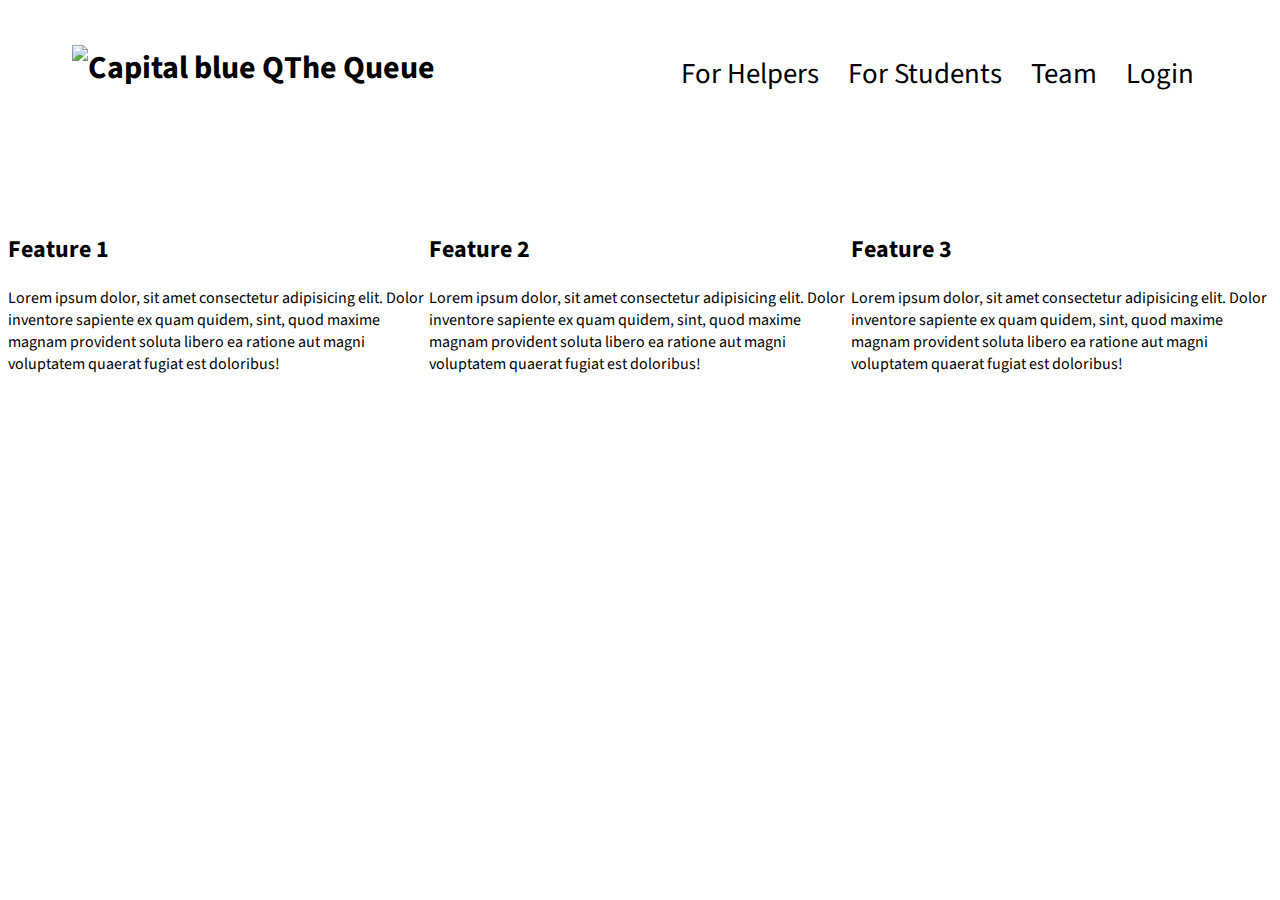
==== features.html @ d9f6f6ce "all of jakes stuff" ====
<!DOCTYPE html>
<html lang="en">

<head>
    <meta charset="UTF-8">
    <meta name="viewport" content="width=device-width, initial-scale=1.0">
    <meta http-equiv="X-UA-Compatible" content="ie=edge">
    <link href="/css/index-teacher.css" rel="stylesheet">
    <link href="https://fonts.googleapis.com/css?family=Source+Sans+Pro&display=swap" rel="stylesheet">
    <title>Document</title>
</head>

<body>
    <header>
        <div class="topimage">
            <H1><img src="/graphics/Q.png" alt="Capital blue Q">The Queue</H1>
        </div>
        <div class="links">

            <H1><img src="/graphics/Q.png" alt="Capital blue Q">The Queue</H1>

            <ul class="navlist">
                <li><a href="#ForHelpers"> For Helpers</a></li>
                <li><a href="#ForStudents"> For Students</a></li>
                <li><a href="#Team">Team</a></li>
                <li><a href="#Login"> Login</a></li>
            </ul>
        </div>
    </header>
    <div class="mainimage">
        <img src="/graphics/Alison Martin - UX10 - Build Week Project.png" alt="">
    </div>
    <div class="featurecontainer">
        <div class="feature1">
            <h2>Feature 1</h2>
            <p>Lorem ipsum dolor, sit amet consectetur adipisicing elit. Dolor inventore sapiente ex quam quidem, sint, quod maxime magnam provident soluta libero ea ratione aut magni voluptatem quaerat fugiat est doloribus!</p>
        </div>
        <div class="feature2">
            <h2>Feature 2</h2>
            <p>Lorem ipsum dolor, sit amet consectetur adipisicing elit. Dolor inventore sapiente ex quam quidem, sint, quod maxime magnam provident soluta libero ea ratione aut magni voluptatem quaerat fugiat est doloribus!</p>
        </div>
        <div class="feature3">
            <h2>Feature 3</h2>
            <p>Lorem ipsum dolor, sit amet consectetur adipisicing elit. Dolor inventore sapiente ex quam quidem, sint, quod maxime magnam provident soluta libero ea ratione aut magni voluptatem quaerat fugiat est doloribus!</p>
        </div>

    </div>

</body>
<footer>
    <hr>
    <div class="links2">
            
      
  
      <ul class="navlist2">
        <li><a href="#ForHelpers"> For Helpers</a></li>
        <li> <a href="#features">Features</a></li>
        <li><a href="#Team">Team</a></li>
        <li><a href="#Login"> Login</a></li>
      </ul>
    </div>
  
</footer>
</html>
---- css/index-teacher.css ----
.links {
  padding-top: 1em;
  display: flex;
  flex-direction: row;
  justify-content: space-between;
  padding-bottom: 4em;
  margin-left: 4em;
  margin-right: 4em;
}
.links h1 {
  display: flex;
  justify-content: space-evenly;
}
.links .navlist {
  display: flex;
  justify-content: flex-end;
  align-items: flex-end;
}
.links .navlist li {
  font-size: 1.8em;
  padding: 0.5em 0.5em;
  list-style-type: none;
}
.links .navlist li a {
  color: black;
  text-decoration: none;
}
@media (max-width: 800px) {
  .links {
    flex-direction: column;
    align-items: center;
  }
}
.links2 {
  display: none;
}
@media (max-width: 600px) {
  .links {
    display: none;
  }
  .links2 {
    display: flex;
    justify-content: space-between;
  }
  .links2 .navlist2 {
    display: flex;
    flex-direction: column;
    margin: 0.1em;
  }
  .links2 .navlist2 li {
    font-size: 1.8em;
    padding: 0.2em 0.2em;
    list-style-type: none;
  }
  .links2 .navlist2 li a {
    color: black;
    text-decoration: none;
  }
}
* {
  max-width: 100%;
}
.topimage {
  display: none;
}
.getstarted {
  display: flex;
  flex-direction: row;
}
.getstarted .leftside {
  margin-left: 2em;
  display: flex;
  flex-direction: column;
  width: 50%;
  line-height: 3em;
  padding-top: 12%;
  align-items: center;
}
.getstarted .leftside h2 {
  font-size: x-large;
  margin: 0;
}
.getstarted .leftside h1 {
  font-size: 3em;
  margin: 0;
}
.getstarted .leftside .button {
  display: block;
  background-color: darkorchid;
  cursor: pointer;
  width: 200px;
  height: 45px;
  font-size: 2rem;
  border-radius: 10px;
  text-align: center;
  max-width: 100%;
  color: white;
  font-family: Source Sans Pro;
}
.getstarted .iphone {
  width: 50%;
  text-align: center;
}
footer hr {
  display: none;
}
.tm {
  display: flex;
  align-content: center;
  padding-left: 12.5%;
}
.mainimage {
  max-width: 100%;
}
.mainimage img {
  border-radius: 3%;
}
.featurecontainer {
  display: flex;
  flex-direction: row;
  justify-content: space-around;
}
.tm {
  display: none;
}
@media (max-width: 600px) {
  .topimage {
    display: flex;
    padding-left: 5%;
  }
  .getstarted {
    display: flex;
    flex-direction: column;
    align-items: center;
  }
  .getstarted .button {
    margin-left: -14%;
  }
  .getstarted .iphone {
    margin-top: 5em;
    margin-bottom: 3em;
  }
  footer hr {
    display: block;
  }
  .featurecontainer {
    flex-direction: column;
  }
}
* {
  font-family: Source Sans Pro;
}
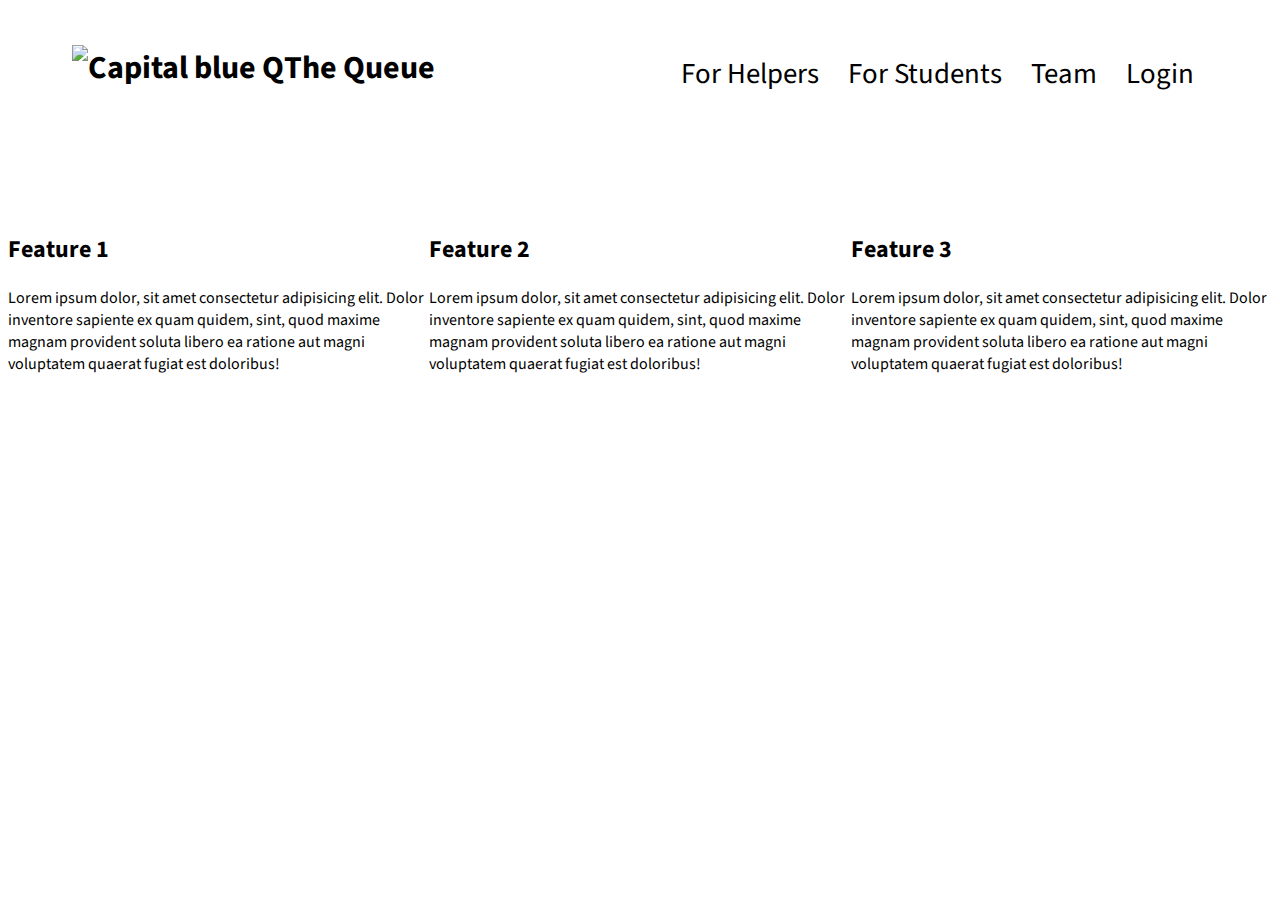
==== commit 93dd8b7e: "linked everything and custom browser image" ====
--- a/features.html
+++ b/features.html
@@ -7,7 +7,8 @@
     <meta http-equiv="X-UA-Compatible" content="ie=edge">
     <link href="/css/index-teacher.css" rel="stylesheet">
     <link href="https://fonts.googleapis.com/css?family=Source+Sans+Pro&display=swap" rel="stylesheet">
-    <title>Document</title>
+    <title>Dev Desk</title>
+    <link rel='icon' href='img/logo.png' type='image/x-icon'>
 </head>
 
 <body>
@@ -20,8 +21,8 @@
             <H1><img src="/graphics/Q.png" alt="Capital blue Q">The Queue</H1>
 
             <ul class="navlist">
-                <li><a href="#ForHelpers"> For Helpers</a></li>
-                <li><a href="#ForStudents"> For Students</a></li>
+                <li><a href="Landing page-students.html"> For Helpers</a></li>
+                <li><a href="index.html"> For Students</a></li>
                 <li><a href="#Team">Team</a></li>
                 <li><a href="#Login"> Login</a></li>
             </ul>
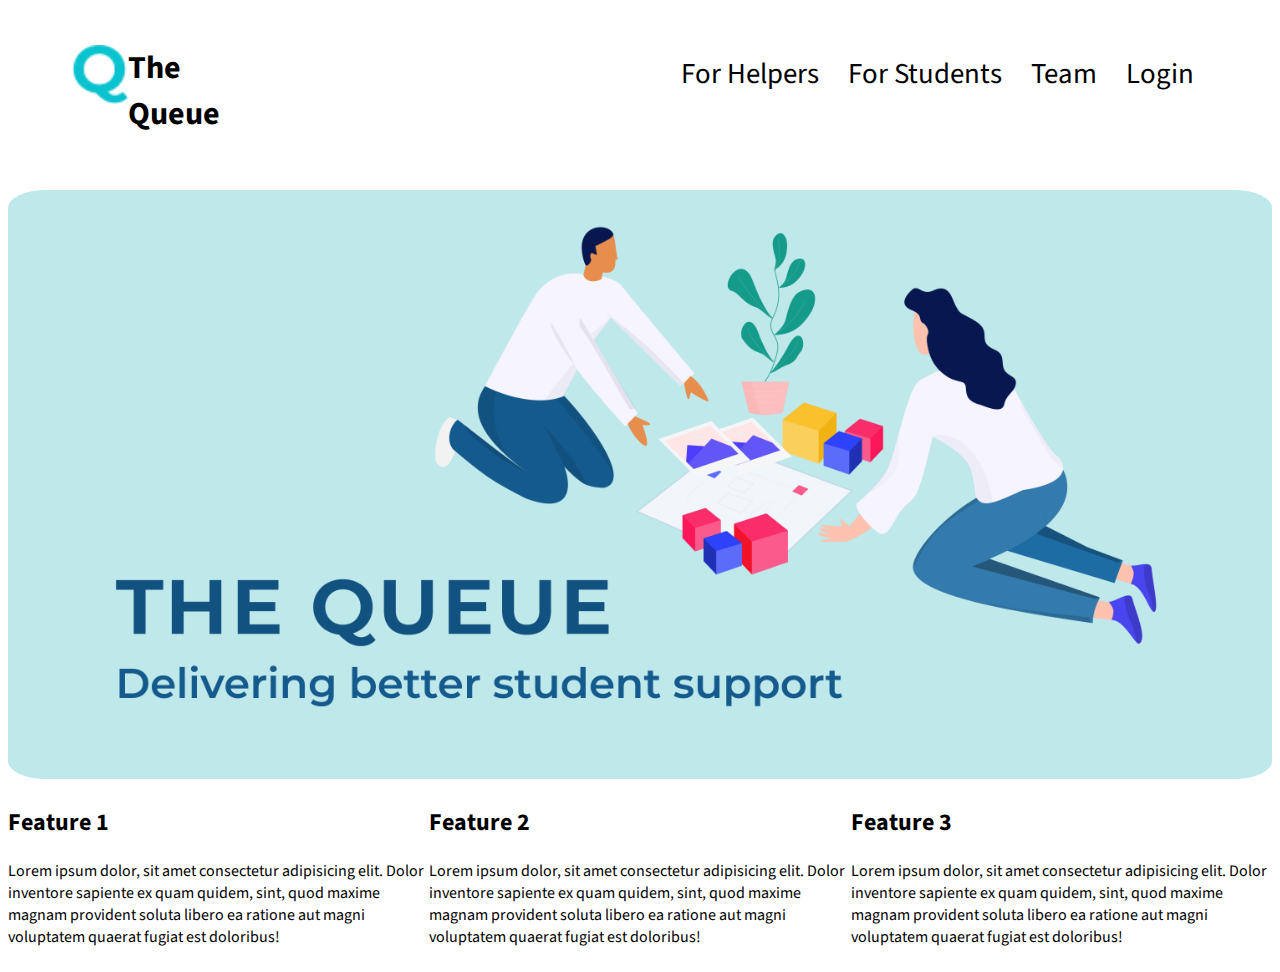
==== commit 654383e0: "linked images" ====
--- a/features.html
+++ b/features.html
@@ -14,11 +14,11 @@
 <body>
     <header>
         <div class="topimage">
-            <H1><img src="/graphics/Q.png" alt="Capital blue Q">The Queue</H1>
+            <H1><img src="img/logo.png" alt="Capital blue Q">The Queue</H1>
         </div>
         <div class="links">
 
-            <H1><img src="/graphics/Q.png" alt="Capital blue Q">The Queue</H1>
+            <H1><img src="img/logo.png" alt="Capital blue Q">The Queue</H1>
 
             <ul class="navlist">
                 <li><a href="Landing page-students.html"> For Helpers</a></li>
@@ -29,7 +29,7 @@
         </div>
     </header>
     <div class="mainimage">
-        <img src="/graphics/Alison Martin - UX10 - Build Week Project.png" alt="">
+        <img src="img/Alison Martin - UX10 - Build Week Project.png" alt="">
     </div>
     <div class="featurecontainer">
         <div class="feature1">
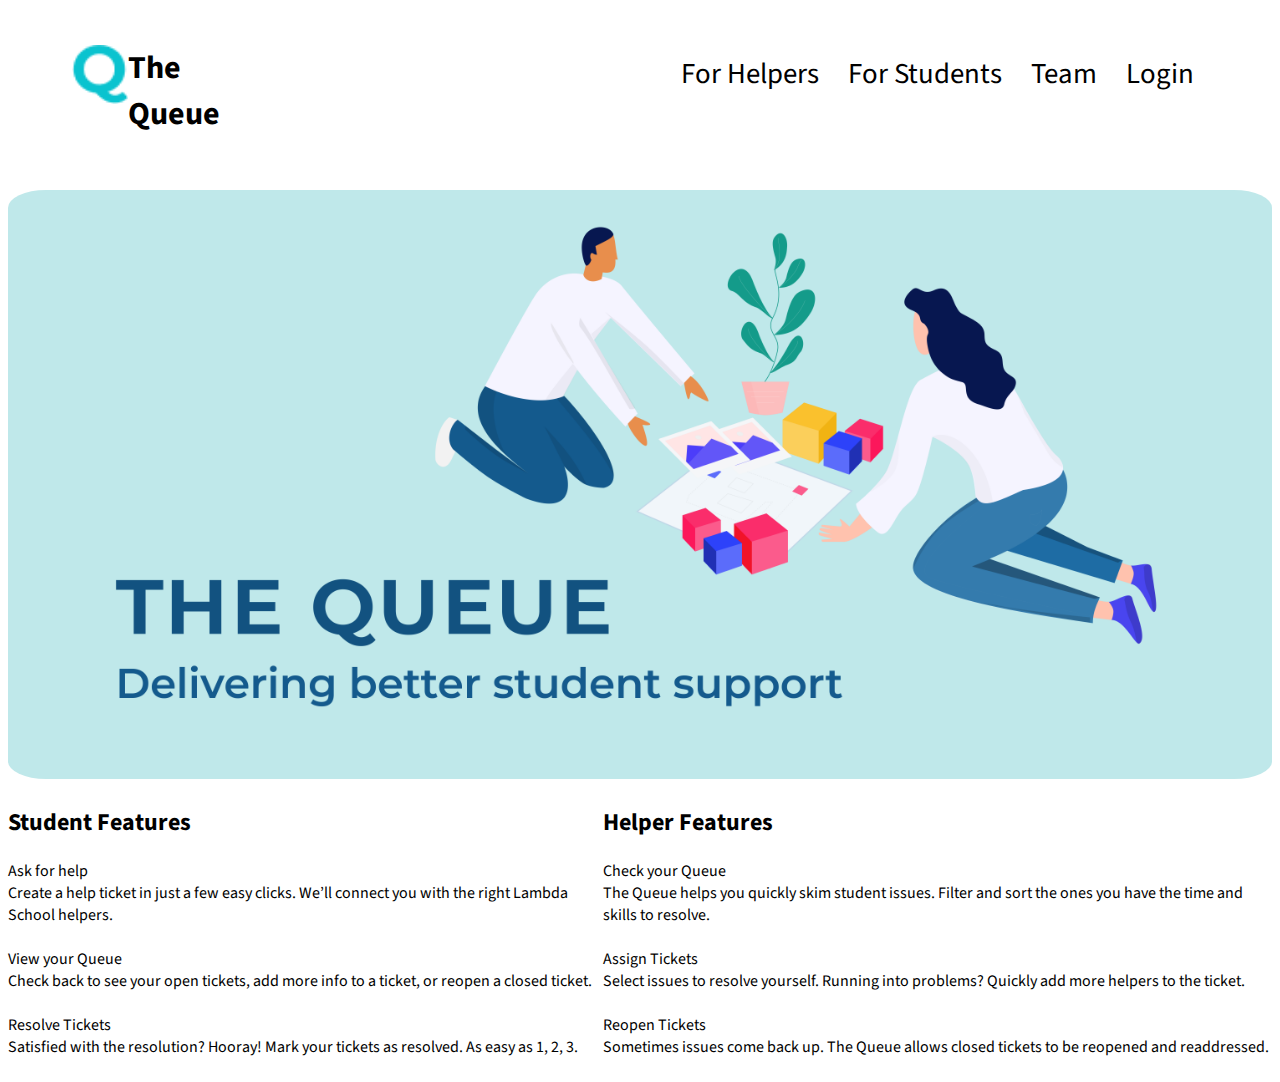
==== commit dc9a7ea8: "changed the features text" ====
--- a/features.html
+++ b/features.html
@@ -33,17 +33,20 @@
     </div>
     <div class="featurecontainer">
         <div class="feature1">
-            <h2>Feature 1</h2>
-            <p>Lorem ipsum dolor, sit amet consectetur adipisicing elit. Dolor inventore sapiente ex quam quidem, sint, quod maxime magnam provident soluta libero ea ratione aut magni voluptatem quaerat fugiat est doloribus!</p>
+            <h2>Student Features</h2>
+            <p>Ask for help <br>
+                Create a help ticket in just a few easy clicks. We’ll connect you with the right Lambda School helpers. <br> <br> View your Queue <br>
+                Check back to see your open tickets, add more info to a ticket, or reopen a closed ticket. <br> <br> Resolve Tickets <br>
+                Satisfied with the resolution? Hooray! Mark your tickets as resolved. As easy as 1, 2, 3.</p>
         </div>
         <div class="feature2">
-            <h2>Feature 2</h2>
-            <p>Lorem ipsum dolor, sit amet consectetur adipisicing elit. Dolor inventore sapiente ex quam quidem, sint, quod maxime magnam provident soluta libero ea ratione aut magni voluptatem quaerat fugiat est doloribus!</p>
+            <h2>Helper Features</h2>
+            <p>Check your Queue <br>
+                The Queue helps you quickly skim student issues. Filter and sort the ones you have the time and skills to resolve. <br> <br> Assign Tickets <br>
+                Select issues to resolve yourself. Running into problems? Quickly add more helpers to the ticket. <br> <br> Reopen Tickets <br>
+                Sometimes issues come back up. The Queue allows closed tickets to be reopened and readdressed. </p>
         </div>
-        <div class="feature3">
-            <h2>Feature 3</h2>
-            <p>Lorem ipsum dolor, sit amet consectetur adipisicing elit. Dolor inventore sapiente ex quam quidem, sint, quod maxime magnam provident soluta libero ea ratione aut magni voluptatem quaerat fugiat est doloribus!</p>
-        </div>
+
 
     </div>
 
